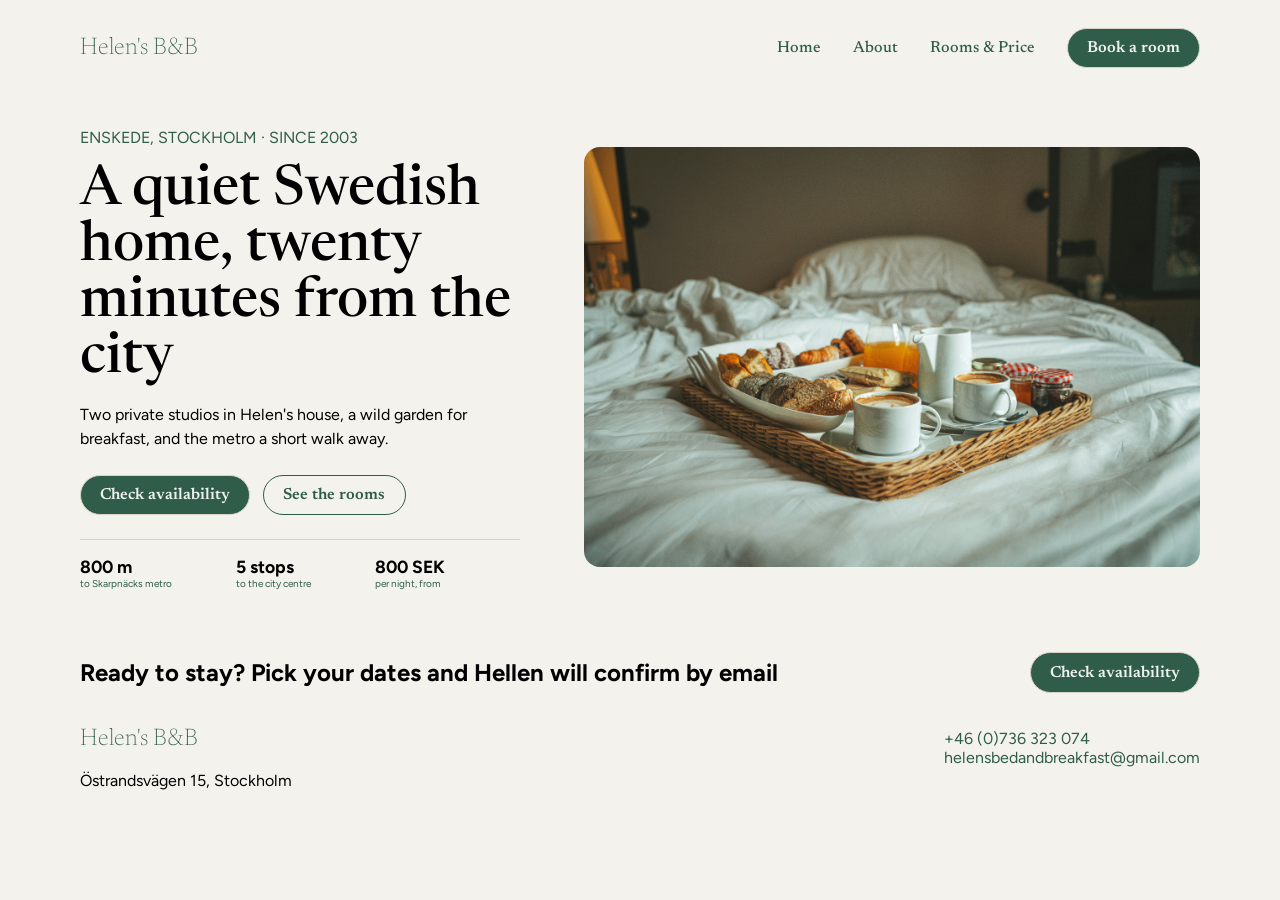
==== index.html @ 047ecdf4 "creating banner" ====
<!DOCTYPE html>
<html lang="en">
<head>
    <meta charset="UTF-8">
    <meta name="viewport" content="width=device-width, initial-scale=1.0">
    <meta http-equiv="X-UA-Compatible" content="ie=edge">
    <title>Home</title>
    <link rel="stylesheet" href="./css/index.css">
    <link rel="stylesheet" href="./css/style.css">
    <link rel="stylesheet" href="https://fonts.googleapis.com/css2?family=Newsreader:opsz,wght@6..72,400;6..72,500&family=Figtree:wght@400;500;600&display=swap">
    <link rel="icon" href="./favicon.ico" type="image/x-icon">
</head>
<body>
    <header>
            <h2>Helen's B&B</h2>
            <nav>
                <ul>
                    <li><a href="index.html">Home</a></li>
                    <li><a href="about.html">About</a></li>
                    <li><a href="reservations.html">Rooms & Price</a></li>
                    <li>
                        <a href="reservations.html" class="book-btn">Book a room</a>
                    </li>
                </ul>
            </nav>
    </header>

    <main>
        <section class="banner">

            <article class="banner-text">
                <span>ENSKEDE, STOCKHOLM · SINCE 2003</span>

                <h1>
                    A quiet Swedish home, twenty minutes from the city
                </h1>

                <p>
                    Two private studios in Helen's house, a wild garden for
                    breakfast, and the metro a short walk away.
                </p>

                <div class="banner-buttons">
                    <a href="reservations.html" class="book-btn">Check availability</a>
                    <a href="rooms.html" class="btn-out">See the rooms</a>
                </div>

                <div class="stats">
                    <div>
                        <strong>800 m</strong>
                        <span>to Skarpnäcks metro</span>
                    </div>

                    <div>
                        <strong>5 stops</strong>
                        <span>to the city centre</span>
                    </div>

                    <div>
                        <strong>800 SEK</strong>
                        <span>per night, from</span>
                    </div>
                </div>
            </article>

            <article class="banner-image">
                <img src="images/a-tray-of-breakfast-on-a-bed-with-white-sheets.jpg"
                     alt="Breakfast at Helen's B&B">
            </article>

        </section>





    </main>


    <footer>
        <section >
            <div>
                <h1>Ready to stay? Pick your dates and Hellen will confirm by email</h1>
            </div>

            <div>
                <a href="reservations.html" class="book-btn">Check availability</a>
            </div>
        </section>

        <section>
            <div>
                <h2>Helen's B&B</h2>
                <span>Östrandsvägen 15, Stockholm</span>
            </div>

            <div>
                <a href="tel:+46 (0)736 323 074" >+46 (0)736 323 074</a>
                <a href="mailto:helensbedandbreakfast@gmail.com">helensbedandbreakfast@gmail.com</a>
            </div>
        </section>
    </footer>

<script src="index.js"></script>
</body>
</html>
---- css/index.css ----
main{
    margin-top: 3rem;
}

.banner {
    display: flex;
    align-items: center;
    gap: 4rem;
    margin-bottom: 3rem;
}

.banner-text {
    flex: 1;
    span{
        color: var(--color-primary);
    }
}

.banner-image {
    flex: 1.4;
}

.banner-image img {
    width: 100%;
    height: 420px;
    object-fit: cover;
    border-radius: 1rem;
}

.banner h1 {
    font-size: 3.5rem;
    line-height: 1;
    font-weight: 500;
    margin: 1rem 0;
    font-family: var(--font-heading),var(--font-body) , sans-serif ;
}

.banner-text > p {
    max-width: 500px;
    line-height: 1.5;
}

.banner-buttons {
    display: flex;
    gap: 0.8rem;
    margin: 1.5rem 0;
}

.stats {
    display: flex;
    gap: 4rem;
    border-top: 1px solid var(--color-border);
    padding-top: 1rem;
    margin-top: 1.5rem;
}

.stats div {
    display: flex;
    flex-direction: column;
}

.stats strong {
    font-size: 1.1rem;
}
.stats span {
    font-size: x-small;
}
---- css/style.css ----
:root {
    --color-bg: #F4F2EC;
    --color-surface: #FFFFFF;
    --color-text: #1E2A24;
    --color-text-secondary: #46534C;
    --color-primary: #2F5D4A;
    --color-primary-hover: #1E3F31;
    --color-tint: #EEF2EE;
    --color-border: #D8D3C6;
    --font-heading: "Newsreader", Georgia, serif;
    --font-body: "Figtree", system-ui, sans-serif;
}

body {
    margin: 1rem 5rem;
    font-family: var(--font-body) , sans-serif;
    background-color: var(--color-bg);
}

header{
    display: flex;
    justify-content: space-between;
    align-items: center;
}

header, h2{
    font-family: var(--font-heading) , sans-serif;
    color: var(--color-primary);
    font-weight: lighter;
}

a{
    text-decoration: none;
    color: var(--color-primary);
}
ul{
    display: flex;
    list-style: none;
    gap: 2rem;
    margin: 0;
    padding: 0;
}

li{
    display: flex;
    align-items: center;
    gap: 2rem;
    color: var(--color-primary);
    font-weight: 500;


}
.book-btn,
.btn-out {
    padding: 0 1.2rem;
    height: 2.4rem;
    border: 1px solid;
    border-radius: 10rem;
    font-family: var(--font-heading), sans-serif;
    font-weight: 600;
    cursor: pointer;
    display: flex;
    align-items: center;
    justify-content: center;
}

.book-btn {
    border-color: var(--color-border);
    background-color: var(--color-primary);
    color: var(--color-tint);
}

.btn-out {
    border-color: var(--color-primary);
    color: var(--color-primary);
}

li button:hover {
    background-color: var(--color-primary-hover);
}


footer{
    display: flex;
    flex-direction: column;

    section{
        display: flex;
        flex-direction: row;
        justify-content: space-between;
        align-items: center;

        div{
            display: flex;
            flex-direction: column;

        }
    }
}
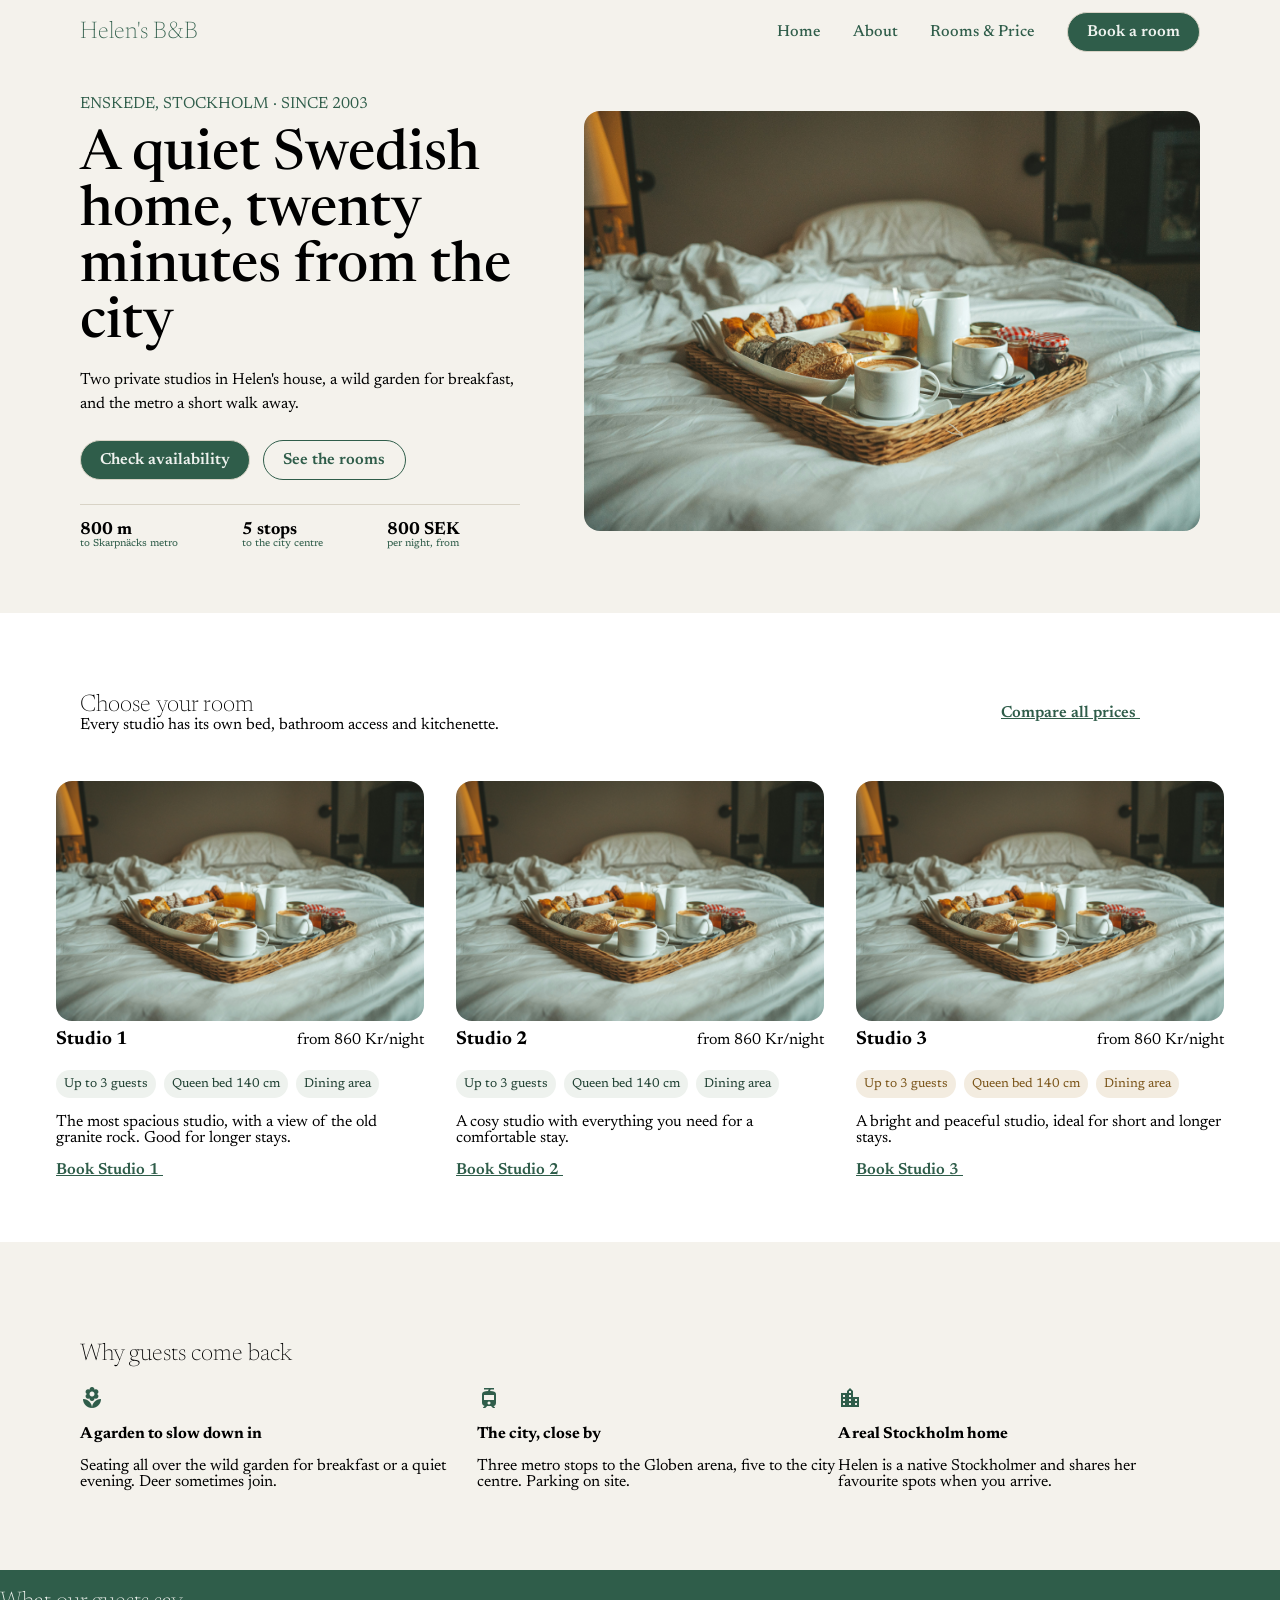
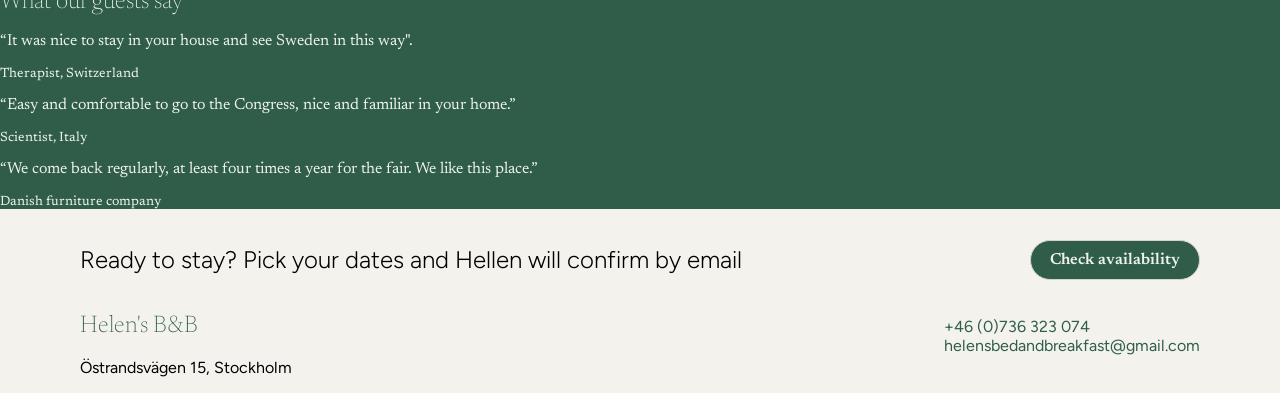
==== commit 68f53f9e: "Create room banners, reviews, and returning guest section" ====
--- a/index.html
+++ b/index.html
@@ -7,6 +7,7 @@
     <title>Home</title>
     <link rel="stylesheet" href="./css/index.css">
     <link rel="stylesheet" href="./css/style.css">
+    <link rel="stylesheet" href="https://fonts.googleapis.com/icon?family=Material+Icons">
     <link rel="stylesheet" href="https://fonts.googleapis.com/css2?family=Newsreader:opsz,wght@6..72,400;6..72,500&family=Figtree:wght@400;500;600&display=swap">
     <link rel="icon" href="./favicon.ico" type="image/x-icon">
 </head>
@@ -73,7 +74,186 @@
 
 
 
-
+        <div class="bg-surface">
+
+            <article class="rooms-banner">
+                <div>
+                    <h1>Choose your room</h1>
+                    <span>
+                Every studio has its own bed, bathroom access and kitchenette.
+            </span>
+                </div>
+
+                <div>
+                    <a href="reservations.html" class="compare-link">
+                        Compare all prices
+                        <i class="material-icons" aria-hidden="true">east</i>
+                    </a>
+                </div>
+            </article>
+
+
+            <div class="rooms-card-container">
+
+                <article class="rooms-card">
+                    <div>
+                        <img src="images/a-tray-of-breakfast-on-a-bed-with-white-sheets.jpg"
+                                alt="Studio 1">
+
+                        <div class="card-title">
+                            <h3>Studio 1</h3>
+                            <span>from 860 Kr/night</span>
+                        </div>
+                    </div>
+
+                    <div class="room-features">
+                        <span class="bg-green">Up to 3 guests</span>
+                        <span class="bg-green">Queen bed 140 cm</span>
+                        <span class="bg-green">Dining area</span>
+                    </div>
+
+                    <div>
+                        <p>
+                            The most spacious studio, with a view of the old granite
+                            rock. Good for longer stays.
+                        </p>
+                    </div>
+
+                    <a href="reservations.html" class="compare-link">
+                        Book Studio 1
+                        <i class="material-icons" aria-hidden="true">east</i>
+                    </a>
+                </article>
+
+
+                <article class="rooms-card">
+                    <div>
+                        <img src="images/a-tray-of-breakfast-on-a-bed-with-white-sheets.jpg"
+                                alt="Studio 2">
+
+                        <div class="card-title">
+                            <h3>Studio 2</h3>
+                            <span>from 860 Kr/night</span>
+                        </div>
+                    </div>
+
+                    <div class="room-features">
+                        <span class="bg-green">Up to 3 guests</span>
+                        <span class="bg-green">Queen bed 140 cm</span>
+                        <span class="bg-green">Dining area</span>
+                    </div>
+
+                    <div>
+                        <p>
+                            A cosy studio with everything you need for a comfortable
+                            stay.
+                        </p>
+                    </div>
+
+                    <a href="reservations.html" class="compare-link">
+                        Book Studio 2
+                        <i class="material-icons" aria-hidden="true">east</i>
+                    </a>
+                </article>
+
+
+                <article class="rooms-card">
+                    <div>
+                        <img src="images/a-tray-of-breakfast-on-a-bed-with-white-sheets.jpg"
+                                alt="Studio 3">
+
+                        <div class="card-title">
+                            <h3>Studio 3</h3>
+                            <span>from 860 Kr/night</span>
+                        </div>
+                    </div>
+
+                    <div class="room-features">
+                        <span class="bg-gold">Up to 3 guests</span>
+                        <span class="bg-gold">Queen bed 140 cm</span>
+                        <span class="bg-gold">Dining area</span>
+                    </div>
+
+                    <div>
+                        <p>
+                            A bright and peaceful studio, ideal for short and longer
+                            stays.
+                        </p>
+                    </div>
+
+                    <a href="reservations.html" class="compare-link">
+                        Book Studio 3
+                        <i class="material-icons" aria-hidden="true">east</i>
+                    </a>
+                </article>
+
+            </div>
+
+        </div>
+
+
+
+        <section class="guest-benefits">
+
+            <h1>Why guests come back</h1>
+
+            <section class="benefits-grid">
+                <article class="benefit-card">
+                    <i class="material-icons" aria-hidden="true">local_florist</i>
+                    <strong>A garden to slow down in</strong>
+                    <p>Seating all over the wild garden for
+                        breakfast or a quiet evening. Deer
+                        sometimes join.</p>
+                </article>
+
+                <article class="benefit-card">
+                    <i class="material-icons" aria-hidden="true">tram</i>
+                    <strong>The city, close by</strong>
+                    <p>Three metro stops to the Globen arena,
+                        five to the city centre. Parking on site.</p>
+                </article>
+
+
+                <article class="benefit-card">
+                    <i class="material-icons" aria-hidden="true">location_city</i>
+                    <strong>A real Stockholm home</strong>
+                    <p>Helen is a native Stockholmer and shares
+                        her favourite spots when you arrive.</p>
+                </article>
+            </section>
+
+        </section>
+
+
+
+        <section class="testimonials">
+
+            <h1>What our guests say</h1>
+
+            <section class="testimonials-grid">
+                <article class="say-card">
+                    <p>“It was nice to stay in your house
+                        and see Sweden in this way".</p>
+                    <small>Therapist, Switzerland</small>
+                </article>
+
+                <article class="testimonials-card">
+                    <p>“Easy and comfortable to go to
+                        the Congress, nice and familiar
+                        in your home.”</p>
+                    <small>Scientist, Italy</small>
+                </article>
+
+
+                <article class="say-card">
+                    <p>“We come back regularly, at least
+                        four times a year for the fair. We
+                        like this place.”</p>
+                    <small>Danish furniture company</small>
+                </article>
+            </section>
+
+        </section>
     </main>
 
 
--- a/css/index.css
+++ b/css/index.css
@@ -1,12 +1,18 @@
 main{
-    margin-top: 3rem;
+    font-family: var(--font-heading), sans-serif ;
+    margin-top: 2rem;
+    display: flex;
+    flex-direction: column;
+}
+h1{
+    font-weight: lighter;
 }
 
 .banner {
+    margin: 0 5rem 4rem 5rem;
     display: flex;
     align-items: center;
     gap: 4rem;
-    margin-bottom: 3rem;
 }
 
 .banner-text {
@@ -23,7 +29,6 @@
 .banner-image img {
     width: 100%;
     height: 420px;
-    object-fit: cover;
     border-radius: 1rem;
 }
 
@@ -64,4 +69,115 @@
 }
 .stats span {
     font-size: x-small;
+}
+
+
+
+
+
+
+.bg-surface {
+    background-color: var(--color-surface);
+    height: fit-content;
+    padding: 1rem 0 4rem;
+}
+
+.rooms-banner {
+    margin: 4rem 5rem 3rem;
+    display: flex;
+    justify-content: space-between;
+    align-items: center;
+}
+
+.rooms-banner h1 {
+    margin: 0;
+}
+
+.compare-link {
+    text-decoration: underline;
+    font-weight: 600;
+}
+
+.compare-link .material-icons {
+    font-family: 'Material Icons';
+    font-size: 15px !important;
+    line-height: 0 !important;
+    text-decoration: none;
+    font-style: normal;
+}
+
+/* Cards */
+
+.rooms-card-container {
+    display: flex;
+    justify-content: center;
+    gap: 2rem;
+}
+
+.rooms-card {
+    width: 23rem;
+}
+
+.card-title{
+    display: flex;
+    flex-direction: row;
+    align-items: center;
+    justify-content: space-between;
+    h3{
+        margin: 0.3rem 0;
+    }
+}
+
+.rooms-card img {
+    width: 100%;
+    height: 15rem;
+    border-radius: 1rem;
+}
+
+.room-features {
+    display: flex;
+    gap: 0.5rem;
+    margin: 1rem 0;
+    span{
+        padding: 0.5rem;
+        border-radius: 1rem;
+
+    }
+    .bg-green{
+        background-color: #EEF2EE;
+        color: var(--color-primary-hover);
+    }
+    .bg-gold{
+        background-color: #F3ECE0;
+        color: #7A5418;
+    }
+}
+
+.room-features span {
+    font-size: 0.8rem;
+}
+
+.guest-benefits{
+    margin: 5rem 5rem 4rem 5rem;
+
+}
+
+.benefits-grid{
+    display: flex;
+    flex-direction: row;
+}
+.benefit-card{
+    display: flex;
+    flex-direction: column;
+    i{
+        color: var(--color-primary);
+        margin-bottom: 1rem;
+    }
+}
+.testimonials{
+    color: var(--color-tint);
+    background-color: var(--color-primary);
+}
+.testimonials-grid{
+
 }
--- a/css/style.css
+++ b/css/style.css
@@ -12,12 +12,13 @@
 }
 
 body {
-    margin: 1rem 5rem;
     font-family: var(--font-body) , sans-serif;
     background-color: var(--color-bg);
+    margin: 0;
 }
 
 header{
+    margin: 0 5rem;
     display: flex;
     justify-content: space-between;
     align-items: center;
@@ -81,6 +82,7 @@
 
 
 footer{
+    margin: 1rem 5rem;
     display: flex;
     flex-direction: column;
 
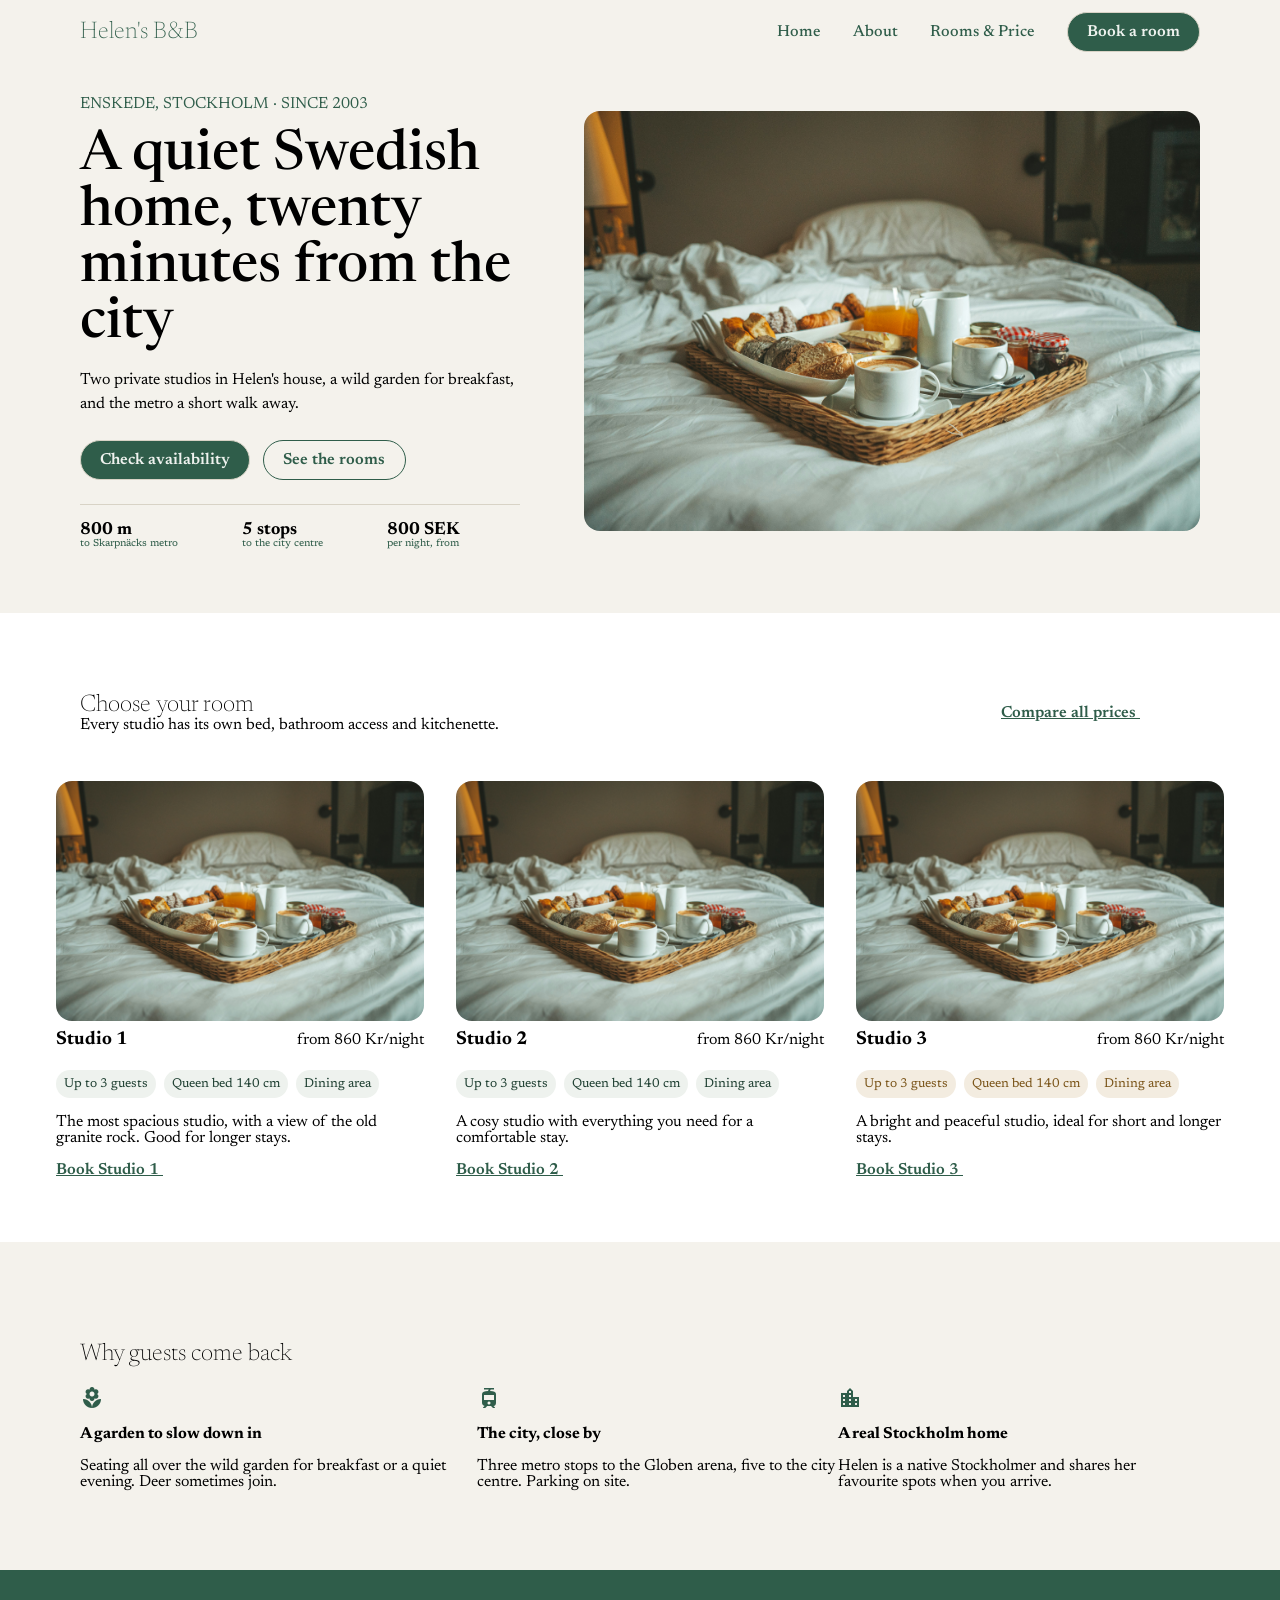
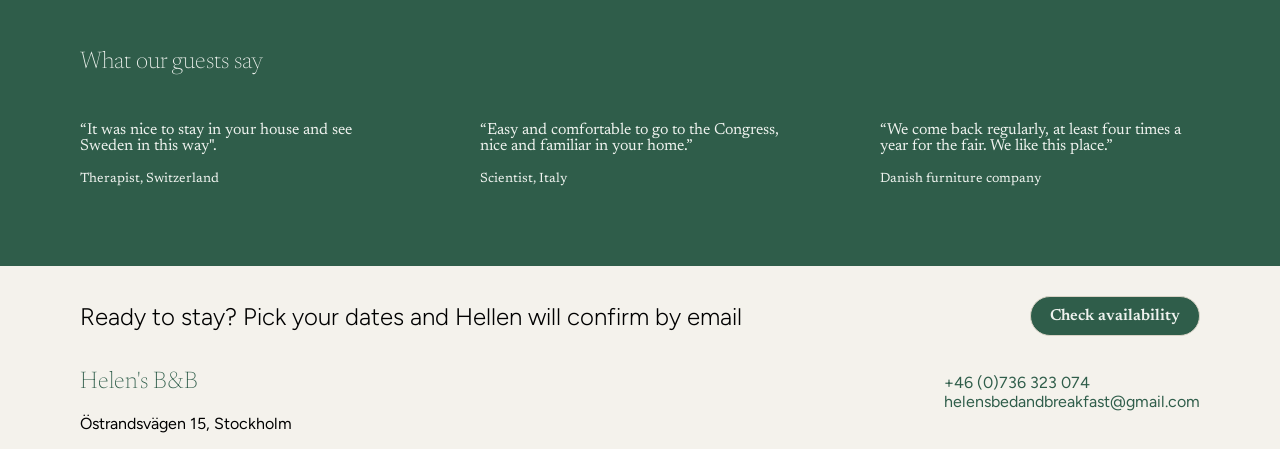
==== commit 1fa76f13: "update reviews css" ====
--- a/index.html
+++ b/index.html
@@ -231,7 +231,7 @@
             <h1>What our guests say</h1>
 
             <section class="testimonials-grid">
-                <article class="say-card">
+                <article class="testimonials-card">
                     <p>“It was nice to stay in your house
                         and see Sweden in this way".</p>
                     <small>Therapist, Switzerland</small>
@@ -245,7 +245,7 @@
                 </article>
 
 
-                <article class="say-card">
+                <article class="testimonials-card">
                     <p>“We come back regularly, at least
                         four times a year for the fair. We
                         like this place.”</p>
--- a/css/index.css
+++ b/css/index.css
@@ -177,7 +177,17 @@
 .testimonials{
     color: var(--color-tint);
     background-color: var(--color-primary);
+    h1{
+        margin: 5rem 5rem 0 5rem
+    }
 }
 .testimonials-grid{
+    margin: 2rem 5rem 5rem 5rem;
+    display: flex;
+    flex-direction: row;
+  justify-content: space-between;
 
+}
+.testimonials-card{
+    width: 20rem;
 }
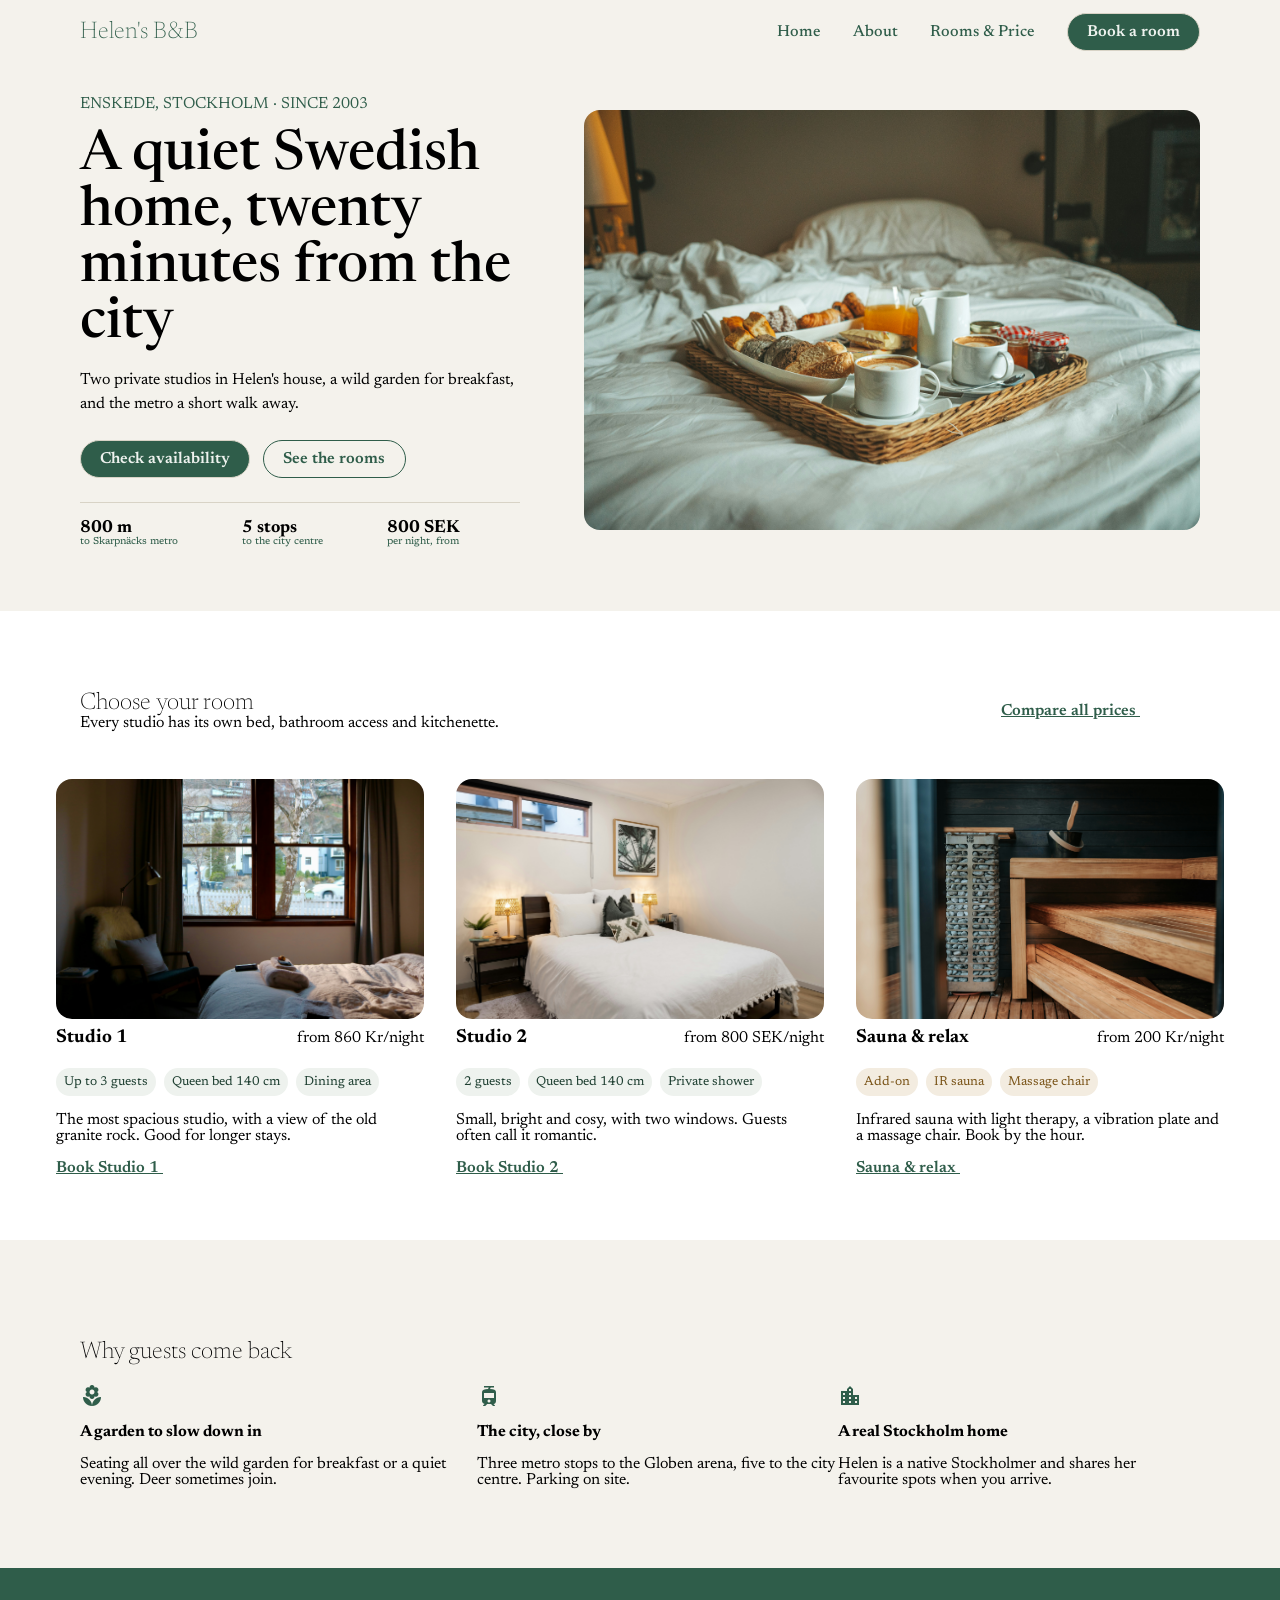
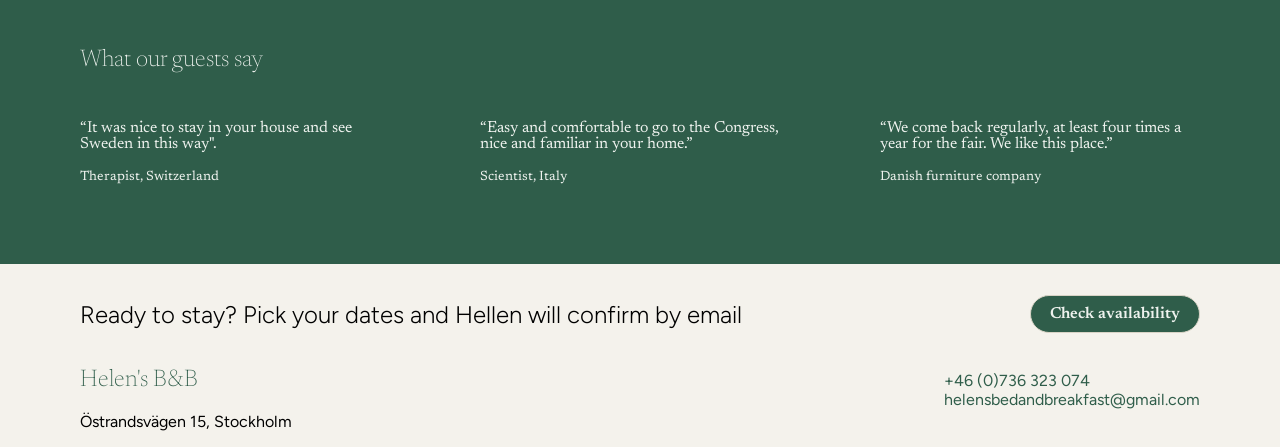
==== commit 5209bc6d: "mobile version" ====
--- a/index.html
+++ b/index.html
@@ -14,7 +14,7 @@
 <body>
     <header>
             <h2>Helen's B&B</h2>
-            <nav>
+            <nav class="web-nav">
                 <ul>
                     <li><a href="index.html">Home</a></li>
                     <li><a href="about.html">About</a></li>
@@ -24,7 +24,25 @@
                     </li>
                 </ul>
             </nav>
+
+        <nav class="mobile-nav">
+            <a href="index.html" class="mobile-nav-item active">
+                <i class="material-icons">home</i>
+            </a>
+
+
+            <a href="reservations.html" class="mobile-nav-item mobile-nav-book">
+                <i class="material-icons">calendar_month</i>
+            </a>
+
+            <a href="about.html" class="mobile-nav-item">
+                <i class="material-icons">info</i>
+            </a>
+        </nav>
+
     </header>
+
+
 
     <main>
         <section class="banner">
@@ -97,7 +115,7 @@
 
                 <article class="rooms-card">
                     <div>
-                        <img src="images/a-tray-of-breakfast-on-a-bed-with-white-sheets.jpg"
+                        <img src="images/studio-1.jpg"
                                 alt="Studio 1">
 
                         <div class="card-title">
@@ -128,25 +146,25 @@
 
                 <article class="rooms-card">
                     <div>
-                        <img src="images/a-tray-of-breakfast-on-a-bed-with-white-sheets.jpg"
+                        <img src="images/studio-2.jpg"
                                 alt="Studio 2">
 
                         <div class="card-title">
                             <h3>Studio 2</h3>
-                            <span>from 860 Kr/night</span>
+                            <span>from 800 SEK/night</span>
                         </div>
                     </div>
 
                     <div class="room-features">
-                        <span class="bg-green">Up to 3 guests</span>
+                        <span class="bg-green">2 guests</span>
                         <span class="bg-green">Queen bed 140 cm</span>
-                        <span class="bg-green">Dining area</span>
+                        <span class="bg-green">Private shower</span>
                     </div>
 
                     <div>
                         <p>
-                            A cosy studio with everything you need for a comfortable
-                            stay.
+                            Small, bright and cosy, with two windows.
+                            Guests often call it romantic.
                         </p>
                     </div>
 
@@ -159,30 +177,31 @@
 
                 <article class="rooms-card">
                     <div>
-                        <img src="images/a-tray-of-breakfast-on-a-bed-with-white-sheets.jpg"
+                        <img src="images/sauna&relax.jpg"
                                 alt="Studio 3">
 
                         <div class="card-title">
-                            <h3>Studio 3</h3>
-                            <span>from 860 Kr/night</span>
+                            <h3>Sauna & relax</h3>
+                            <span>from 200 Kr/night</span>
                         </div>
                     </div>
 
                     <div class="room-features">
-                        <span class="bg-gold">Up to 3 guests</span>
-                        <span class="bg-gold">Queen bed 140 cm</span>
-                        <span class="bg-gold">Dining area</span>
+                        <span class="bg-gold">Add-on</span>
+                        <span class="bg-gold">IR sauna</span>
+                        <span class="bg-gold">Massage chair</span>
                     </div>
 
                     <div>
                         <p>
-                            A bright and peaceful studio, ideal for short and longer
-                            stays.
+                            Infrared sauna with light therapy, a
+                            vibration plate and a massage chair. Book
+                            by the hour.
                         </p>
                     </div>
 
                     <a href="reservations.html" class="compare-link">
-                        Book Studio 3
+                        Sauna & relax
                         <i class="material-icons" aria-hidden="true">east</i>
                     </a>
                 </article>
--- a/css/index.css
+++ b/css/index.css
@@ -6,6 +6,10 @@
 }
 h1{
     font-weight: lighter;
+}
+
+.mobile-nav {
+    display: none;
 }
 
 .banner {
@@ -71,11 +75,6 @@
     font-size: x-small;
 }
 
-
-
-
-
-
 .bg-surface {
     background-color: var(--color-surface);
     height: fit-content;
@@ -190,4 +189,113 @@
 }
 .testimonials-card{
     width: 20rem;
-}+}
+
+
+
+@media (max-width: 1024px) {
+    .banner,
+    .rooms-banner {
+        margin-left: 2rem;
+        margin-right: 2rem;
+    }
+
+    .rooms-card-container {
+        flex-wrap: wrap;
+    }
+
+    .guest-benefits {
+        margin-left: 2rem;
+        margin-right: 2rem;
+    }
+
+    .testimonials h1 {
+        margin-left: 2rem;
+        margin-right: 2rem;
+    }
+
+    .testimonials-grid {
+        margin-left: 2rem;
+        margin-right: 2rem;
+        gap: 1.5rem;
+    }
+}
+
+@media (max-width: 768px) {
+    main {
+        margin-top: 1rem;
+    }
+
+    .banner {
+        flex-direction: column;
+        align-items: stretch;
+        gap: 2rem;
+        margin: 0 1.25rem 3rem;
+    }
+
+    .banner h1 {
+        font-size: 2.4rem;
+    }
+
+    .banner-image img {
+        height: 240px;
+    }
+
+    .banner-buttons {
+        flex-wrap: wrap;
+    }
+
+    .stats {
+        flex-wrap: wrap;
+        gap: 1.5rem;
+    }
+
+    .stats span {
+        font-size: 0.75rem;
+    }
+
+    .rooms-banner {
+        flex-direction: column;
+        align-items: flex-start;
+        gap: 1rem;
+        margin: 2.5rem 1.25rem 2rem;
+    }
+
+    .rooms-card-container {
+        flex-direction: column;
+        align-items: center;
+        padding: 0 1.25rem;
+    }
+
+    .rooms-card {
+        width: 100%;
+        max-width: 26rem;
+    }
+
+    .guest-benefits {
+        margin: 3rem 1.25rem 2.5rem;
+    }
+
+    .benefits-grid {
+        flex-direction: column;
+    }
+
+    .testimonials h1 {
+        margin: 3rem 1.25rem 0;
+    }
+
+    .testimonials-grid {
+        flex-direction: column;
+        gap: 1.5rem;
+        margin: 1.5rem 1.25rem 3rem;
+    }
+
+    .testimonials-card {
+        width: 100%;
+    }
+}
+
+
+
+
+
--- a/css/style.css
+++ b/css/style.css
@@ -6,16 +6,28 @@
     --color-primary: #2F5D4A;
     --color-primary-hover: #1E3F31;
     --color-tint: #EEF2EE;
+    --color-text-on-primary: #C9D6CD;
+    --color-addon-bg: #F3ECE0;
+    --color-addon-text: #7A5418;
     --color-border: #D8D3C6;
+    --color-border-light: #E2DDD0;
+    --color-placeholder: #DCD7CA;
     --font-heading: "Newsreader", Georgia, serif;
     --font-body: "Figtree", system-ui, sans-serif;
 }
-
+html,
 body {
+    width: 100%;
+    overflow-x: hidden;
     font-family: var(--font-body) , sans-serif;
     background-color: var(--color-bg);
     margin: 0;
 }
+
+*, *::before, *::after {
+    box-sizing: border-box;
+}
+
 
 header{
     margin: 0 5rem;
@@ -98,4 +110,64 @@
 
         }
     }
+}
+
+
+@media (max-width: 768px) {
+    header {
+        margin: 0 1.25rem;
+        padding: 0.5rem 0;
+    }
+
+    .web-nav {
+        display: none;
+    }
+
+    .mobile-nav {
+        display: flex;
+        position: fixed;
+        bottom: 0;
+        left: 0;
+        right: 0;
+        z-index: 100;
+        justify-content: space-around;
+        align-items: center;
+        padding: 0.6rem 0 calc(0.6rem + env(safe-area-inset-bottom, 0px));
+        background-color: var(--color-surface);
+        border-top: 1px solid var(--color-border);
+    }
+
+    .mobile-nav-item {
+        display: flex;
+        align-items: center;
+        justify-content: center;
+        width: 3rem;
+        height: 3rem;
+        border-radius: 50%;
+        color: var(--color-text-secondary);
+    }
+
+    .mobile-nav-item.active {
+        color: var(--color-primary);
+        background-color: var(--color-tint);
+    }
+
+    .mobile-nav-book {
+        background-color: var(--color-primary);
+        color: var(--color-tint);
+    }
+
+    body {
+        padding-bottom: 5rem;
+    }
+
+    footer {
+        margin: 1rem 1.25rem;
+    }
+
+    footer section {
+        flex-direction: column;
+        align-items: flex-start;
+        gap: 1rem;
+    }
 }
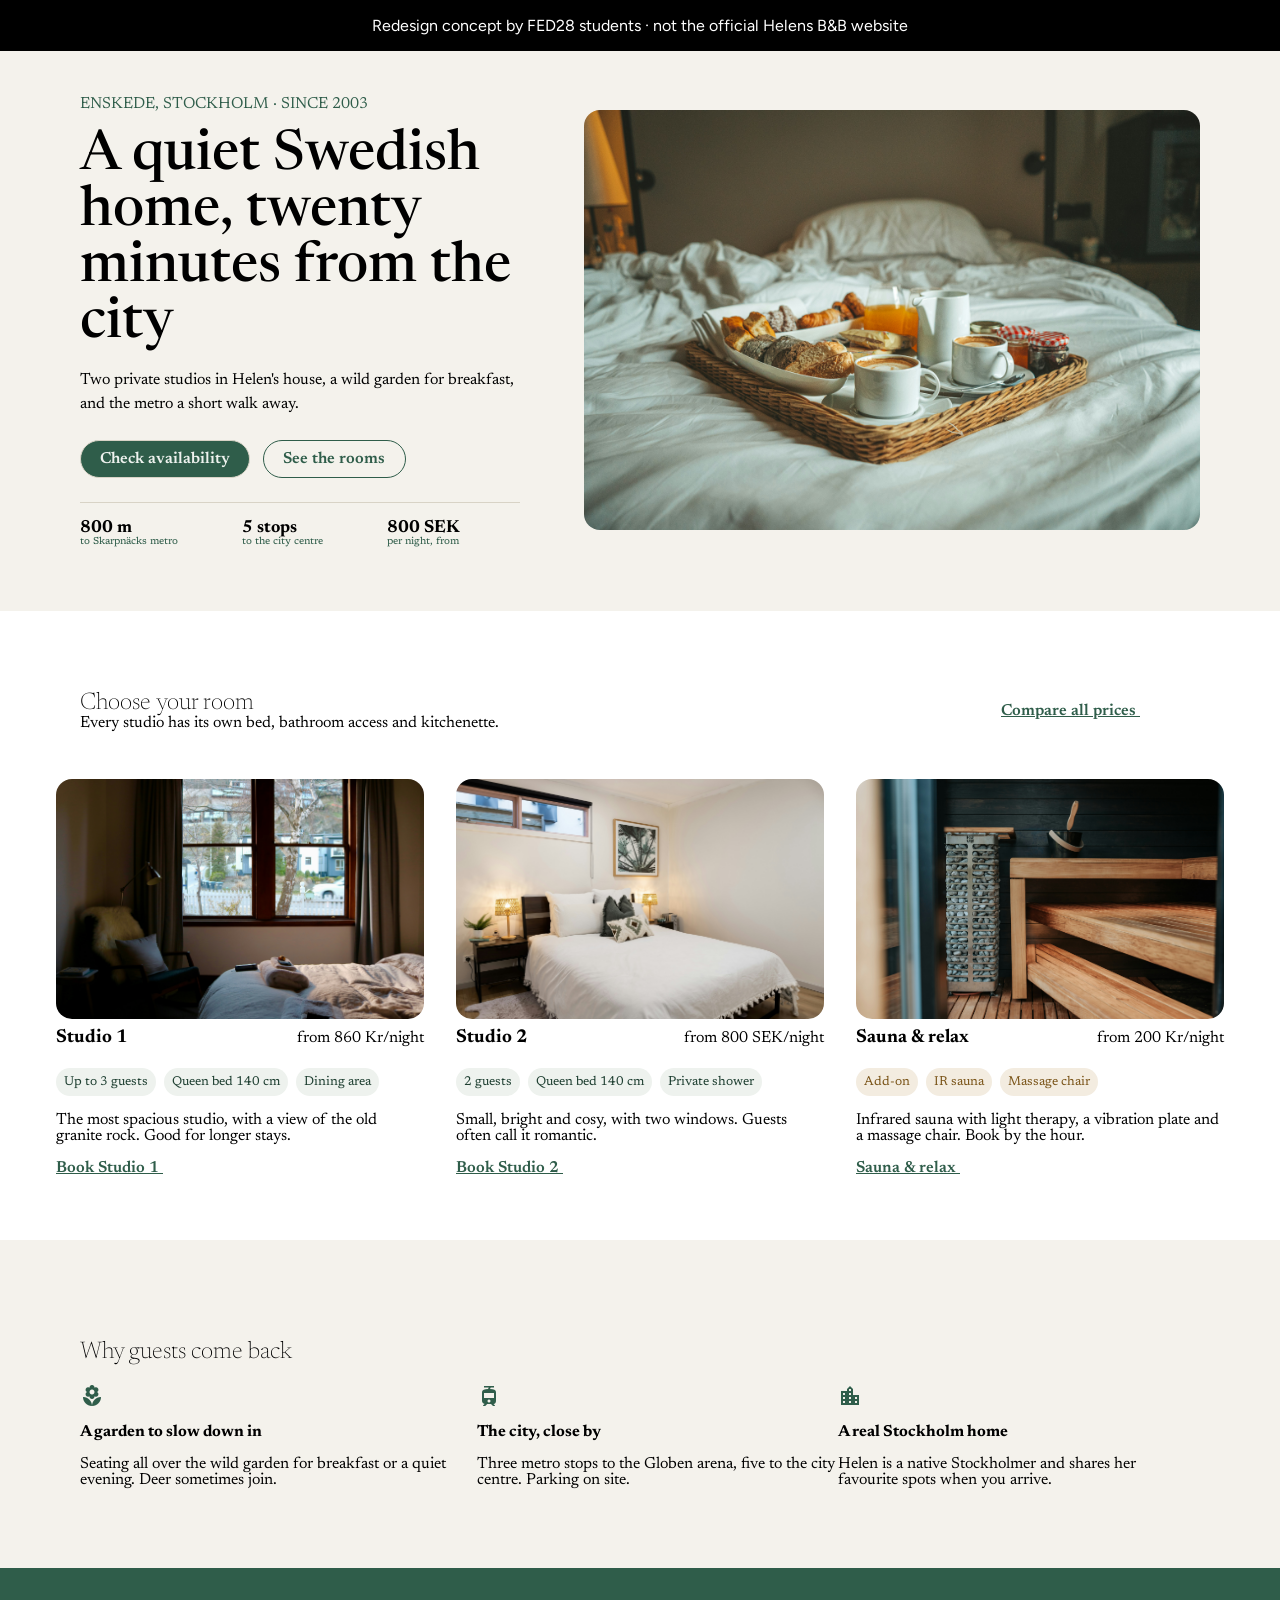
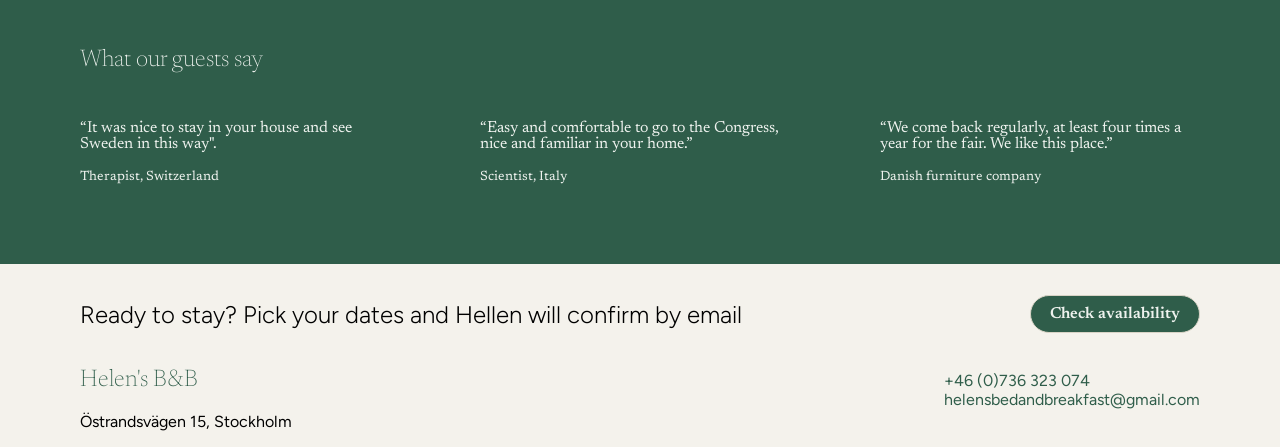
==== commit 3538b850: "project-disclaimer index.html" ====
--- a/index.html
+++ b/index.html
@@ -12,6 +12,9 @@
     <link rel="icon" href="./favicon.ico" type="image/x-icon">
 </head>
 <body>
+    <div class="project-disclaimer">
+        <p>Redesign concept by FED28 students · not the official Helens B&B website</p>
+    </div>
     <header>
             <h2>Helen's B&B</h2>
             <nav class="web-nav">
--- a/css/style.css
+++ b/css/style.css
@@ -26,6 +26,18 @@
 
 *, *::before, *::after {
     box-sizing: border-box;
+}
+
+.project-disclaimer {
+    position: fixed;
+    top: 0;
+    left: 0;
+    width: 100%;
+    background-color: black;
+    color: white;
+    z-index: 9999;
+    text-align: center;
+    padding: 0 16px;
 }
 
 
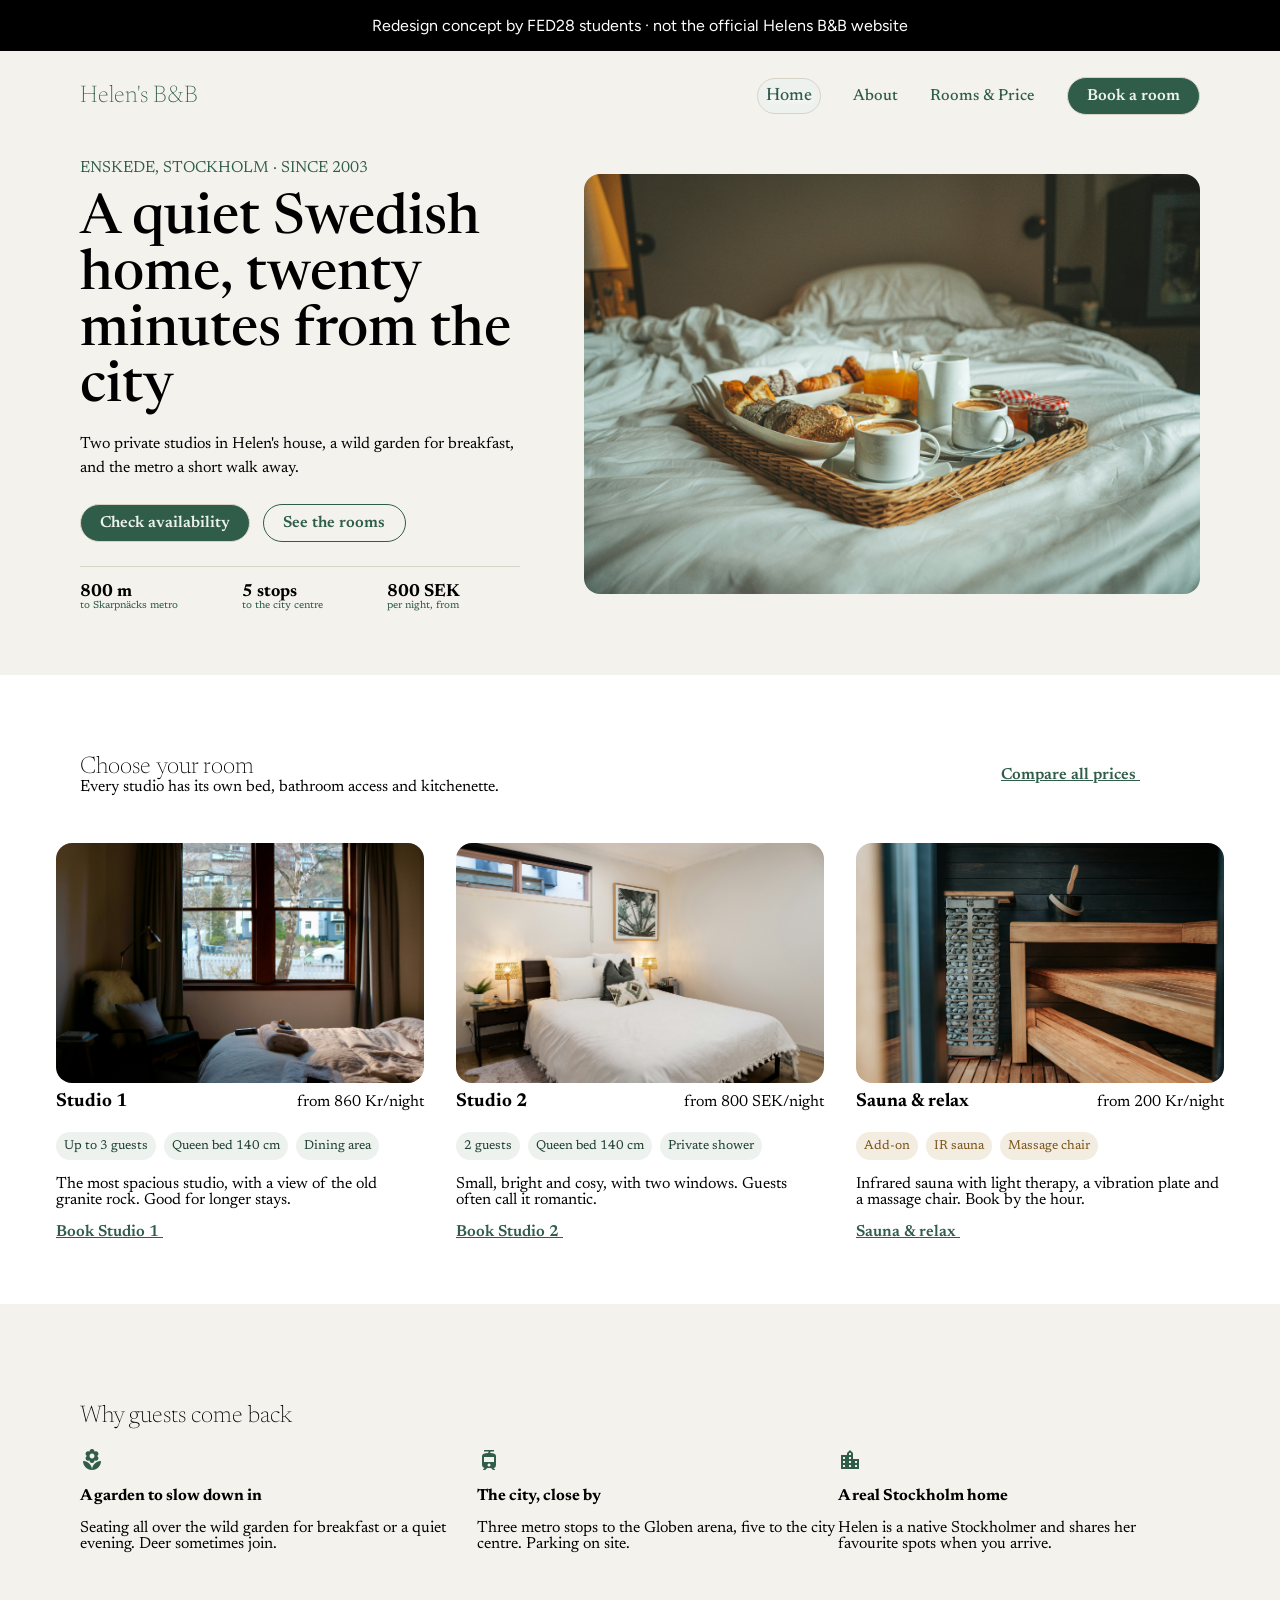
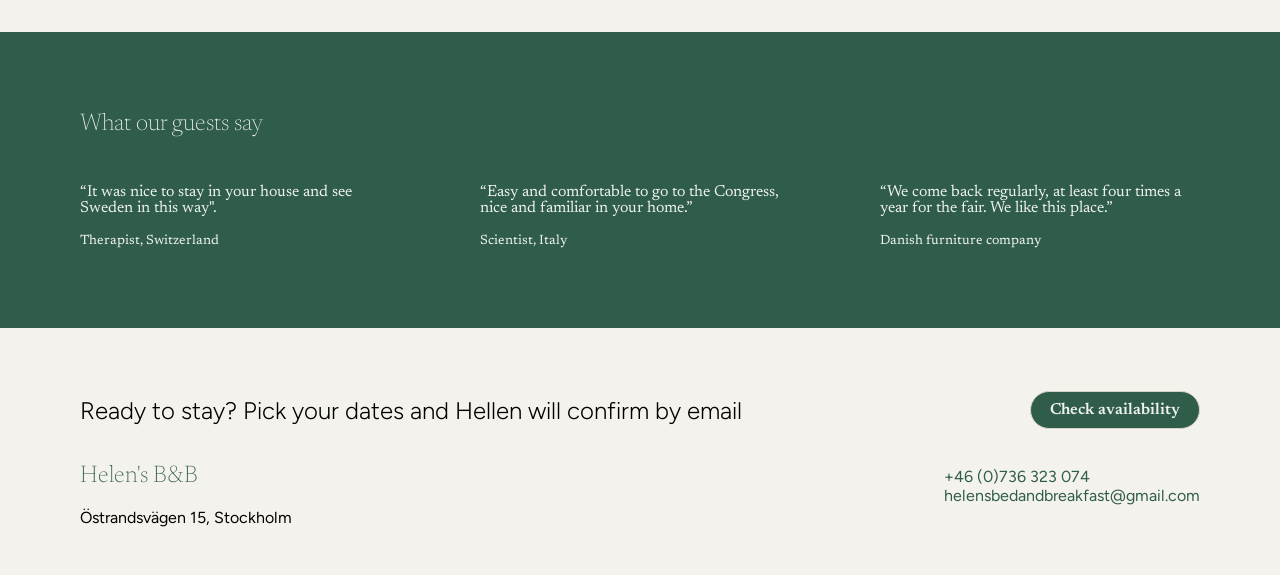
==== commit c0d5741b: "adding active menu class" ====
--- a/index.html
+++ b/index.html
@@ -4,12 +4,13 @@
     <meta charset="UTF-8">
     <meta name="viewport" content="width=device-width, initial-scale=1.0">
     <meta http-equiv="X-UA-Compatible" content="ie=edge">
+    <meta name="robots" content="noindex">
     <title>Home</title>
     <link rel="stylesheet" href="./css/index.css">
     <link rel="stylesheet" href="./css/style.css">
     <link rel="stylesheet" href="https://fonts.googleapis.com/icon?family=Material+Icons">
     <link rel="stylesheet" href="https://fonts.googleapis.com/css2?family=Newsreader:opsz,wght@6..72,400;6..72,500&family=Figtree:wght@400;500;600&display=swap">
-    <link rel="icon" href="./favicon.ico" type="image/x-icon">
+    <link rel="icon" href="./images/helens-bnb-redesign.ico" type="image/x-icon">
 </head>
 <body>
     <div class="project-disclaimer">
@@ -19,7 +20,7 @@
             <h2>Helen's B&B</h2>
             <nav class="web-nav">
                 <ul>
-                    <li><a href="index.html">Home</a></li>
+                    <li><a class="menu-active" href="index.html">Home</a></li>
                     <li><a href="about.html">About</a></li>
                     <li><a href="reservations.html">Rooms & Price</a></li>
                     <li>
@@ -29,12 +30,12 @@
             </nav>
 
         <nav class="mobile-nav">
-            <a href="index.html" class="mobile-nav-item active">
+            <a href="index.html" class="mobile-nav-item mobile-nav-book" >
                 <i class="material-icons">home</i>
             </a>
 
 
-            <a href="reservations.html" class="mobile-nav-item mobile-nav-book">
+            <a href="reservations.html" class="mobile-nav-item">
                 <i class="material-icons">calendar_month</i>
             </a>
 
--- a/css/style.css
+++ b/css/style.css
@@ -42,10 +42,20 @@
 
 
 header{
-    margin: 0 5rem;
+    margin: 4rem 5rem 0 5rem;
     display: flex;
     justify-content: space-between;
     align-items: center;
+}
+
+.menu-active{
+    background: var(--color-tint);
+    text-shadow: 2px 2px 4px #ffffff;
+    font-size: large;
+    border: 1px solid var(--color-border);
+    padding: 0.5rem;
+    border-radius: 10rem;
+
 }
 
 header, h2{
@@ -106,7 +116,7 @@
 
 
 footer{
-    margin: 1rem 5rem;
+    margin: 3rem 5rem;
     display: flex;
     flex-direction: column;
 
@@ -115,7 +125,7 @@
         flex-direction: row;
         justify-content: space-between;
         align-items: center;
-
+        
         div{
             display: flex;
             flex-direction: column;
@@ -127,7 +137,7 @@
 
 @media (max-width: 768px) {
     header {
-        margin: 0 1.25rem;
+        margin: 4rem 1.25rem 1.25rem;
         padding: 0.5rem 0;
     }
 
@@ -159,6 +169,7 @@
         color: var(--color-text-secondary);
     }
 
+
     .mobile-nav-item.active {
         color: var(--color-primary);
         background-color: var(--color-tint);
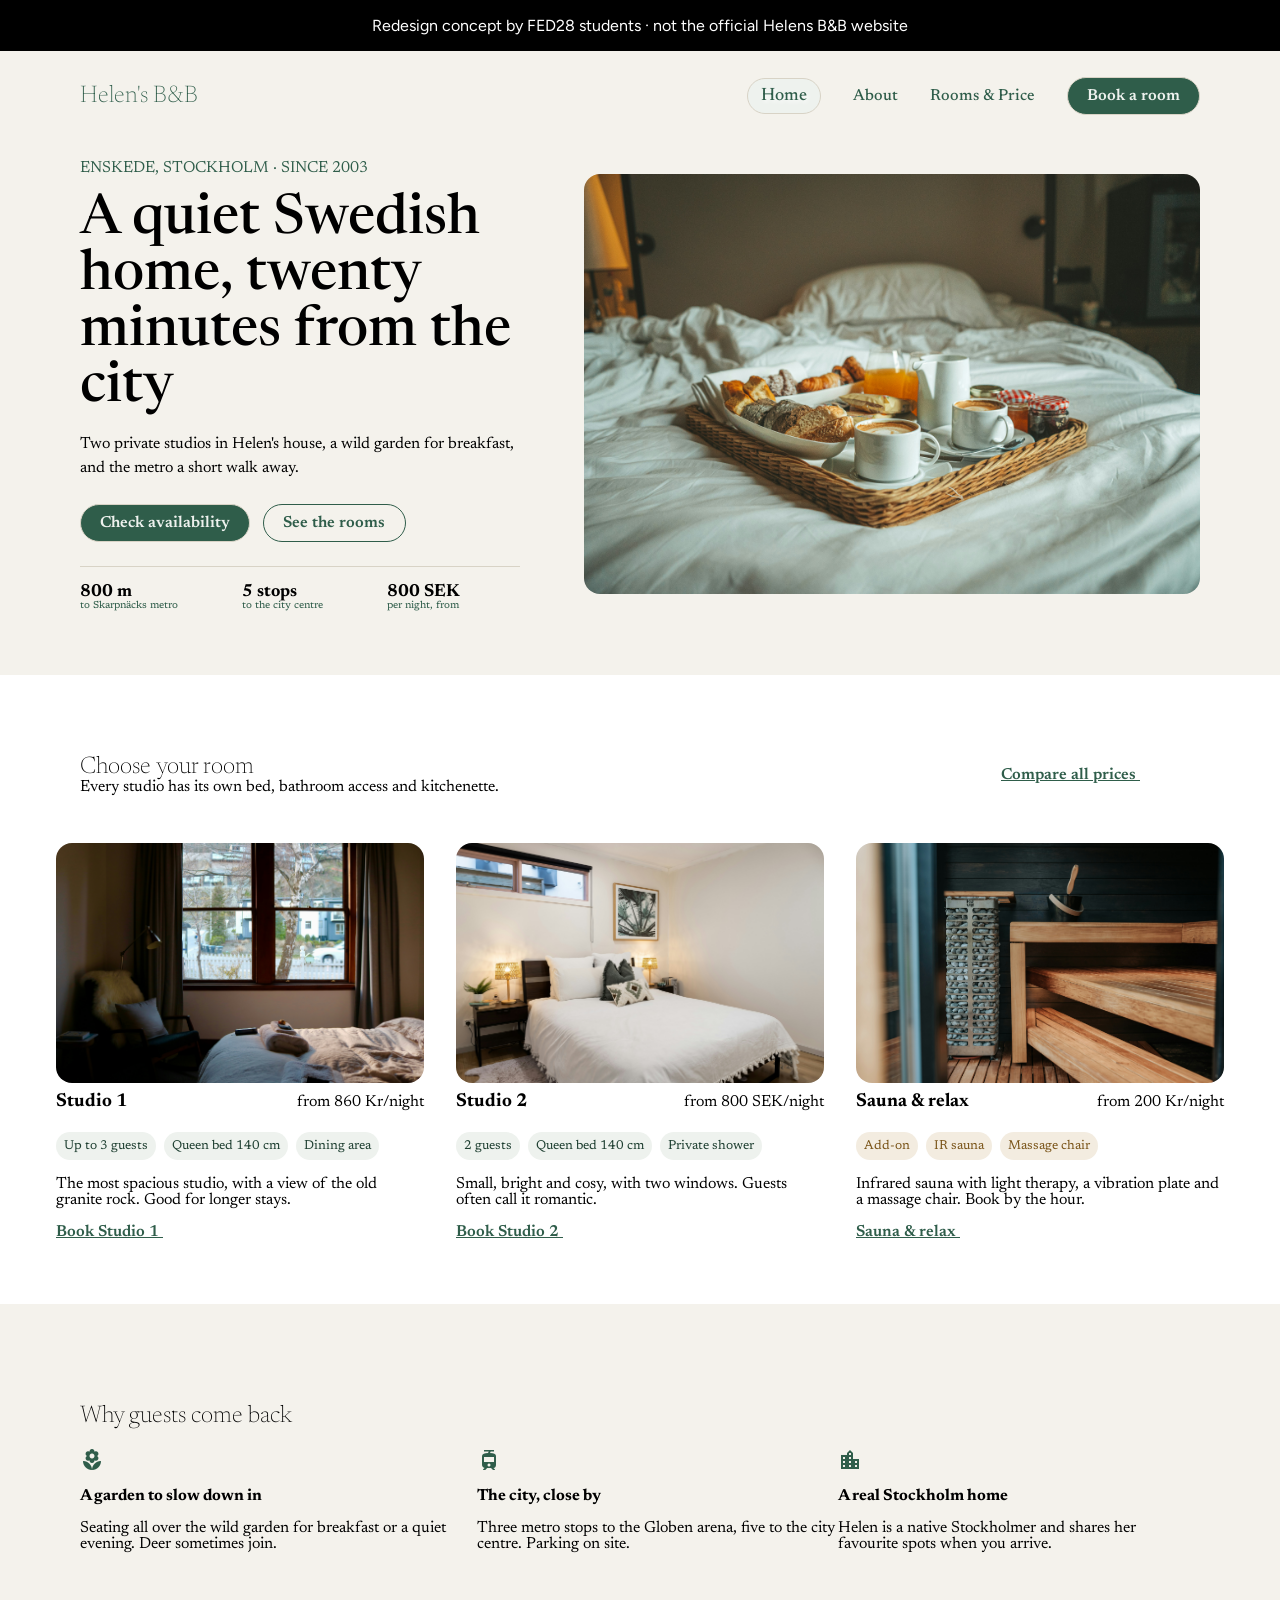
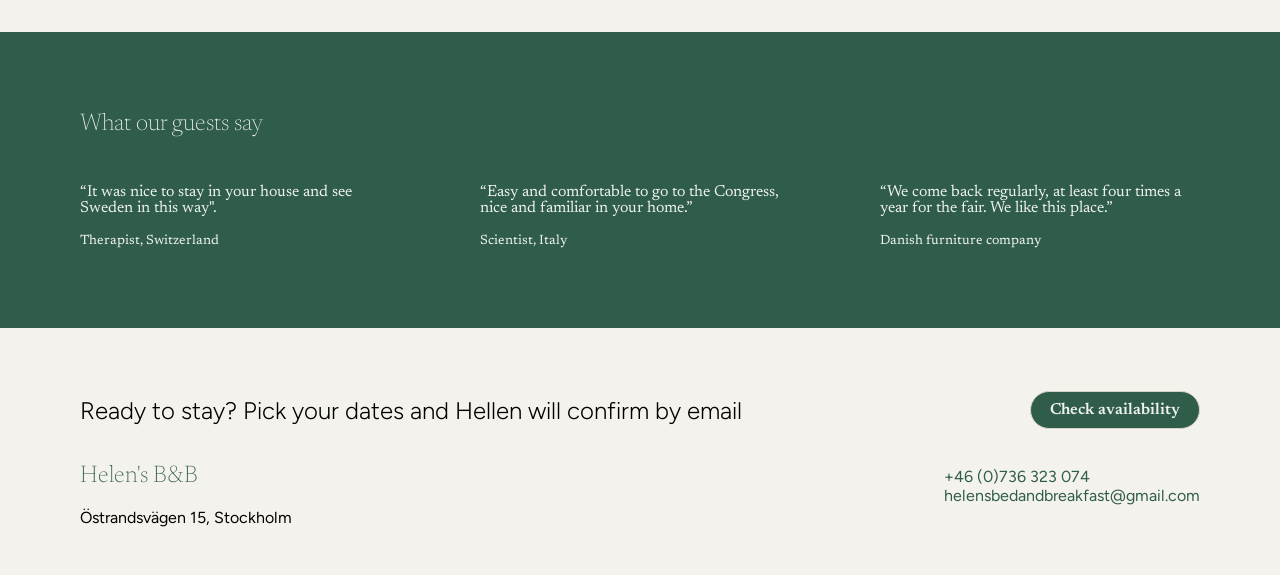
==== commit 3722ded3: "add padding to active menu  and  smooth scroll to html" ====
--- a/index.html
+++ b/index.html
@@ -65,7 +65,7 @@
 
                 <div class="banner-buttons">
                     <a href="reservations.html" class="book-btn">Check availability</a>
-                    <a href="rooms.html" class="btn-out">See the rooms</a>
+                    <a href="#rooms" class="btn-out">See the rooms</a>
                 </div>
 
                 <div class="stats">
@@ -96,7 +96,7 @@
 
 
 
-        <div class="bg-surface">
+        <div id="rooms" class="bg-surface">
 
             <article class="rooms-banner">
                 <div>
--- a/css/style.css
+++ b/css/style.css
@@ -22,6 +22,7 @@
     font-family: var(--font-body) , sans-serif;
     background-color: var(--color-bg);
     margin: 0;
+    scroll-behavior: smooth;
 }
 
 *, *::before, *::after {
@@ -53,7 +54,7 @@
     text-shadow: 2px 2px 4px #ffffff;
     font-size: large;
     border: 1px solid var(--color-border);
-    padding: 0.5rem;
+    padding: 0.5rem 0.8rem;
     border-radius: 10rem;
 
 }
